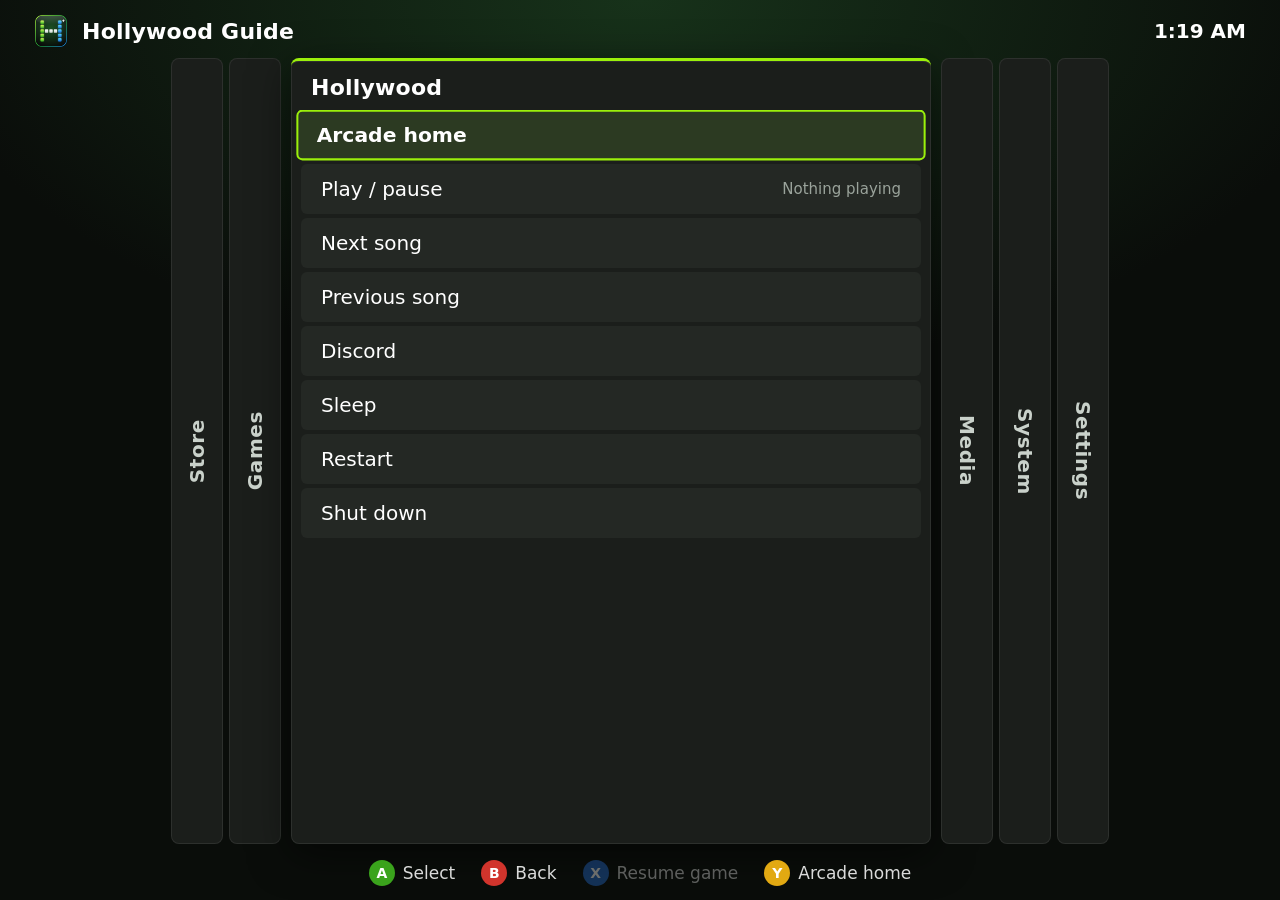
==== web/overlay.html @ 7c0f7a3d "Add Hollywood Arcade 2.1.0 source Full source (Go, embedded web UI), README, CONTRIBUTING, GPL-3.0 L" ====
<!DOCTYPE html>
<html lang="en">
<head>
<meta charset="utf-8">
<title>Hollywood Arcade Overlay</title>
<link rel="icon" href="data:,">
<meta name="viewport" content="width=device-width, initial-scale=1">
<style>
  :root { --acc: #9bf00b; --acc2: #2e7d14; --panel: #1b1e1b; --panel2: #242824; --line: rgba(255,255,255,.08); --dim: #9aa39b; }
  * { box-sizing: border-box; margin: 0; }
  html, body { height: 100%; }
  body { font-family: "Segoe UI", "Segoe UI Variable Display", Inter, system-ui, sans-serif; color: #fff; overflow: hidden; user-select: none;
    background: radial-gradient(80% 60% at 50% 0%, #17321a, #0a0d0a 70%); display: flex; flex-direction: column; }
  body.embed { background: rgba(6, 9, 6, .9); backdrop-filter: blur(12px); }
  .top { display: flex; align-items: center; padding: 14px 34px 6px; gap: 14px; }
  .top h1 { font-size: 22px; font-weight: 600; letter-spacing: .01em; flex: 1; }
  .top .clock { font-size: 20px; font-weight: 600; }
  .top img { width: 34px; height: 34px; border-radius: 9px; }
  .stage { flex: 1; display: flex; justify-content: center; align-items: stretch; padding: 4px 24px 8px; min-height: 0; gap: 10px; }
  .side { display: flex; gap: 6px; }
  .blade { width: 52px; display: flex; align-items: center; justify-content: center; cursor: pointer; border: 0; color: #c9d1ca; font: inherit; border-radius: 8px;
    background: var(--panel); box-shadow: inset 0 0 0 1px var(--line); transition: background .15s, color .15s, transform .15s; }
  .blade span { writing-mode: vertical-rl; font-size: 20px; font-weight: 600; letter-spacing: .03em; }
  .side.l .blade span { transform: rotate(180deg); }
  .blade:hover { background: var(--panel2); color: #fff; }
  .main { flex: 1; max-width: 640px; display: flex; flex-direction: column; background: var(--panel); border-radius: 8px; color: #fff; box-shadow: 0 10px 40px rgba(0,0,0,.55), inset 0 0 0 1px var(--line); min-width: 0; overflow: hidden; border-top: 3px solid var(--acc); }
  .who { padding: 14px 20px 10px; font-size: 22px; font-weight: 600; text-align: left; color: #fff; letter-spacing: .01em; }
  .rows { flex: 1; overflow-y: auto; scrollbar-width: none; padding: 0 10px 8px; }
  .rows::-webkit-scrollbar { display: none; }
  .row { display: flex; align-items: center; justify-content: space-between; gap: 14px; padding: 0 18px; height: 50px; margin-bottom: 4px; font-size: 20px; cursor: pointer; border-radius: 6px; background: var(--panel2); border: 2px solid transparent; transition: transform .12s; }
  .row.sel { background: #2c3a22; border-color: var(--acc); color: #fff; font-weight: 600; transform: scale(1.015); }
  .row small { font-size: 15px; color: var(--dim); font-weight: 400; max-width: 46%; white-space: nowrap; overflow: hidden; text-overflow: ellipsis; }
  .row.sel small { color: #d4efb0; }
  .row .bar { flex: 0 0 190px; height: 10px; border-radius: 5px; background: rgba(255,255,255,.14); position: relative; overflow: hidden; }
  .row .bar i { position: absolute; inset: 0 auto 0 0; background: var(--acc2); border-radius: 5px; }
  .row.sel .bar i { background: var(--acc); }
  .row.dim { opacity: .45; }
  .empty { padding: 26px; text-align: center; color: var(--dim); font-size: 18px; }
  .foot { display: flex; justify-content: center; gap: 26px; padding: 8px 20px 14px; font-size: 17px; color: rgba(255,255,255,.85); flex-wrap: wrap; }
  .foot span { display: inline-flex; align-items: center; gap: 8px; }
  .foot b { display: inline-grid; place-items: center; width: 26px; height: 26px; border-radius: 50%; font-size: 14px; color: #fff; }
  .foot .a { background: #3aa31c; } .foot .b { background: #d1342c; } .foot .x { background: #2468c7; } .foot .y { background: #e2a912; }
  .msg { position: absolute; left: 0; right: 0; bottom: 50px; text-align: center; font-size: 15px; color: #ffd6dc; min-height: 20px; }
  @keyframes pop { from { opacity: 0; transform: translateY(8px) scale(.985); } to { opacity: 1; transform: none; } }
  .main.anim { animation: pop .16s ease-out; }
  [hidden] { display: none !important; }
</style>
</head>
<body>
  <div class="top"><img src="logo.png" alt=""><h1>Hollywood Guide</h1><span class="clock" id="clock"></span></div>
  <div class="stage">
    <div class="side l" id="sl"></div>
    <div class="main" id="main"><div class="who" id="who"></div><div class="rows" id="rows"></div></div>
    <div class="side r" id="sr"></div>
  </div>
  <div class="msg" id="msg"></div>
  <div class="foot"><span><b class="a" id="ba">A</b> Select</span><span><b class="b" id="bb">B</b> Back</span><span><b class="x" id="bx">X</b> Resume game</span><span><b class="y" id="by">Y</b> Arcade home</span></div>
<script src="shared.js"></script>
<script>
(() => {
  const embed = new URLSearchParams(location.search).get('embed') === '1';
  if (embed) document.body.classList.add('embed');
  const $ = (s) => document.querySelector(s);
  const post = (path, body) => fetch(path, { method: 'POST', headers: { 'Content-Type': 'application/json' }, body: JSON.stringify(body || {}) }).then(r => r.json()).catch(() => ({}));
  const get = (path) => fetch(path).then(r => r.json()).catch(() => null);
  let lib = { items: [], settings: {} }, np = {}, running = { running: false }, mix = null, confirmKey = '';
  let bi = 2, ri = { 0: 0, 1: 0, 2: 0, 3: 0, 4: 0, 5: 0, p: 0 };
  let page = null, sys = null; // page: a nested list (Wi-Fi, power mode, profiles); B steps back out of it
  const rk = () => (page ? 'p' : bi);
  const rowsNow = () => (page ? page.rows : B[bi].rows);
  const sysDo = (o) => post('/api/system/do', o);
  const openPage = (title, rows) => { page = { title, rows }; ri.p = 0; SFX.play('select'); draw(true); };
  const popPage = () => { if (!page) return false; page = null; SFX.play('back'); draw(true); return true; };
  const loadSys = async () => { sys = await get('/api/system'); };
  let sony = false;

  const tellParent = (o) => { try { parent.postMessage(Object.assign({ ha: 'guide' }, o), location.origin); } catch { /* ignore */ } };
  const closeGuide = () => { if (embed) tellParent({ cmd: 'close' }); else post('/api/overlay', { action: 'close' }); };
  const go = (dest, front) => { if (embed) { tellParent({ cmd: 'nav', go: dest }); return; } post('/api/nav', { go: dest }); if (front !== false) post('/api/front'); closeGuide(); };
  const media = (action, n) => post('/api/media', { action, n: n || 1 });
  const flash = (t) => { $('#msg').textContent = t || ''; if (t) setTimeout(() => { if ($('#msg').textContent === t) $('#msg').textContent = ''; }, 2500); };
  const fav = () => lib.items.filter(i => i.category === 'game').sort((a, b) => (b.lastPlayed || 0) - (a.lastPlayed || 0)).slice(0, 7);

  function blades() {
    const nm = np && np.active && np.title ? np.title + (np.artist ? ' · ' + np.artist : '') : 'Nothing playing';
    const power = (key, label, action) => ({ label: confirmKey === key ? 'Press again to confirm' : label, act: () => { if (confirmKey === key) { post('/api/power', { action }); closeGuide(); } else { confirmKey = key; draw(); } } });
    const center = [];
    if (running.running) center.push({ label: 'Resume game', sub: running.name || '', act: async () => { await post('/api/resume'); closeGuide(); } });
    center.push({ label: 'Arcade home', act: () => go('home') });
    center.push({ label: 'Play / pause', sub: nm, act: () => media('playpause') });
    center.push({ label: 'Next song', act: () => media('next') });
    center.push({ label: 'Previous song', act: () => media('prev') });
    if (mix) {
      center.push({ label: 'Volume', slider: () => mix.master.vol, set: (v) => { mix.master.vol = v; post('/api/mixer/set', { group: 'master', vol: v }); } });
      if (mix.groups.music.n) center.push({ label: 'Music volume', slider: () => mix.groups.music.vol, set: (v) => { mix.groups.music.vol = v; post('/api/mixer/set', { group: 'music', vol: v }); } });
      if (mix.groups.games.n) center.push({ label: 'Game volume', slider: () => mix.groups.games.vol, set: (v) => { mix.groups.games.vol = v; post('/api/mixer/set', { group: 'games', vol: v }); } });
      if (mix.groups.chat.n) center.push({ label: 'Chat volume', slider: () => mix.groups.chat.vol, set: (v) => { mix.groups.chat.vol = v; post('/api/mixer/set', { group: 'chat', vol: v }); } });
    }
    center.push({ label: 'Discord', act: () => go('discord') });
    const profs = lib.profiles || [];
    if (profs.length > 1) center.push({ label: 'Switch profile', sub: (profs.find(p => p.id === lib.activeProfile) || {}).name || '', act: () => openPage('Who\u2019s playing', profs.map(p => ({ label: p.name, sub: p.id === lib.activeProfile ? 'Signed in' : '', act: () => go('profile:' + p.id) }))) });
    center.push(power('sleep', 'Sleep', 'sleep'), power('restart', 'Restart', 'restart'), power('shutdown', 'Shut down', 'shutdown'));
    const games = [{ label: 'All games', act: () => go('games') }];
    for (const g of fav()) games.push({ label: g.name, sub: g.source || '', act: () => go('launch:' + g.id, false) });
    const app = (id, label) => { const a = lib.items.find(i => i.id === id || (i.category === 'app' && i.name.toLowerCase() === label.toLowerCase())); return a ? { label, act: () => go('launch:' + a.id) } : null; };
    const S = sys || {};
    const sysRows = [
      { label: 'Wi-Fi', sub: S.current || 'Not connected', act: () => openPage('Wi-Fi', [
        ...(S.wifi || []).map(n => ({ label: n, sub: n === S.current ? 'Connected' : 'Saved', act: async () => { flash('Connecting to ' + n + '\u2026'); const r = await sysDo({ do: 'wifi', arg: n }); flash(r.ok ? 'Connecting\u2026' : (r.error || 'Could not connect')); setTimeout(async () => { await loadSys(); draw(); }, 3500); } })),
        { label: 'Add a network\u2026', act: () => { sysDo({ do: 'open', arg: 'ms-availablenetworks:' }); closeGuide(); } }]) },
      { label: 'Bluetooth and devices', act: () => { sysDo({ do: 'open', arg: 'ms-settings:bluetooth' }); closeGuide(); } },
      { label: 'Display', act: () => { sysDo({ do: 'open', arg: 'ms-settings:display' }); closeGuide(); } },
      { label: 'Sound', act: () => { sysDo({ do: 'open', arg: 'ms-settings:sound' }); closeGuide(); } },
      { label: 'Power mode', sub: ({ balanced: 'Balanced', saver: 'Power saver', high: 'High performance' })[S.plan] || '', act: () => openPage('Power mode', [['balanced', 'Balanced'], ['saver', 'Power saver'], ['high', 'High performance']].map(([k, n]) => ({ label: n, sub: S.plan === k ? 'Current' : '', act: async () => { const r = await sysDo({ do: 'plan', arg: k }); if (r.ok) { S.plan = k; flash(n + ' on'); popPage(); } else flash(r.error || 'Could not change'); } }))) },
      { label: 'Windows Update', act: () => { sysDo({ do: 'open', arg: 'ms-settings:windowsupdate' }); closeGuide(); } },
      { label: 'Screensaver', sub: 'Ambient mode', act: () => go('ambient') }
    ];
    if (typeof S.brightness === 'number' && S.brightness >= 0) sysRows.splice(3, 0, { label: 'Brightness', slider: () => S.brightness, set: (v) => { S.brightness = v; clearTimeout(window.__bt); window.__bt = setTimeout(() => sysDo({ do: 'brightness', value: v }), 250); } });
    return [
      { name: 'Store', who: 'Store', rows: [{ label: 'Open Store', act: () => go('store:top_sellers') }, { label: 'Retro classics', act: () => go('store:retro') }, { label: 'Emulators', act: () => go('store:emu') }, { label: 'Game Pass', act: () => go('store:gamepass') }, { label: 'Free to play', act: () => go('store:free') }] },
      { name: 'Games', who: 'Games', rows: games },
      { name: 'Hollywood', who: 'Hollywood', rows: center },
      { name: 'Media', who: 'Media', rows: [app('preset-jellyfin', 'Jellyfin'), app('preset-ersatztv', 'ErsatzTV'), { label: 'Music', act: () => go('music') }, { label: 'Play / pause', sub: nm, act: () => media('playpause') }, { label: 'Next song', act: () => media('next') }].filter(Boolean) },
      { name: 'System', who: 'System', rows: sysRows },
      { name: 'Settings', who: 'Settings', rows: [{ label: 'Settings', act: () => go('settings') }, { label: 'Patch notes', act: () => go('patchnotes') }, { label: 'Controller test', act: () => go('padtest') }, { label: 'Back up library', act: () => go('backup') }] }
    ];
  }

  let B = [];
  function draw(anim) {
    B = blades();
    const cur = B[bi], rows = rowsNow(), K = rk();
    ri[K] = Math.max(0, Math.min(ri[K], rows.length - 1));
    $('#sl').innerHTML = B.slice(0, bi).map((b, i) => `<button class="blade" data-b="${i}"><span>${b.name}</span></button>`).join('');
    $('#sr').innerHTML = B.slice(bi + 1).map((b, i) => `<button class="blade" data-b="${bi + 1 + i}"><span>${b.name}</span></button>`).join('');
    $('#who').textContent = page ? page.title : cur.who;
    $('#rows').innerHTML = rows.length ? rows.map((r, i) => `<div class="row${i === ri[K] ? ' sel' : ''}" data-i="${i}"><span>${esc(r.label)}</span>` +
      (r.slider ? `<span class="bar"><i style="width:${r.slider()}%"></i></span>` : (r.sub ? `<small>${esc(r.sub)}</small>` : '')) + '</div>').join('') : '<div class="empty">Nothing here yet.</div>';
    const sel = $('#rows .sel'); if (sel) sel.scrollIntoView({ block: 'nearest' });
    $('#bx').parentElement.style.opacity = running.running ? 1 : .4;
    if (anim) { const m = $('#main'); m.classList.remove('anim'); void m.offsetWidth; m.classList.add('anim'); }
  }
  const esc = (s) => String(s).replace(/[&<>"]/g, (c) => ({ '&': '&amp;', '<': '&lt;', '>': '&gt;', '"': '&quot;' }[c]));

  const moveRow = (d) => { const n = rowsNow().length; if (!n) return; ri[rk()] = (ri[rk()] + d + n) % n; confirmKey = ''; SFX.play('tick'); draw(); };
  const moveBlade = (d) => { const n = Math.max(0, Math.min(B.length - 1, bi + d)); if (n === bi) return; page = null; bi = n; if (B[bi].name === 'System') loadSys().then(() => draw()); confirmKey = ''; SFX.play('tick'); draw(true); };
  const press = () => { const r = rowsNow()[ri[rk()]]; if (!r || r.slider) return; SFX.play('select'); r.act && r.act(); };
  const adjust = (d) => { const r = rowsNow()[ri[rk()]]; if (r && r.slider) { r.set(Math.max(0, Math.min(100, r.slider() + d * 5))); SFX.play('tick'); draw(); } else moveBlade(d > 0 ? 1 : -1); };
  const resume = async () => { if (running.running) { SFX.play('select'); await post('/api/resume'); closeGuide(); } };

  document.addEventListener('click', (e) => {
    const bl = e.target.closest('.blade'); if (bl) { page = null; bi = +bl.dataset.b; if (B[bi].name === 'System') loadSys().then(() => draw()); SFX.play('tick'); draw(true); return; }
    const row = e.target.closest('.row'); if (row) { ri[rk()] = +row.dataset.i; draw(); press(); }
  });
  document.addEventListener('keydown', (e) => {
    if (e.key === 'ArrowDown') { moveRow(1); e.preventDefault(); } else if (e.key === 'ArrowUp') { moveRow(-1); e.preventDefault(); }
    else if (e.key === 'ArrowRight') adjust(1); else if (e.key === 'ArrowLeft') adjust(-1);
    else if (e.key === 'Enter') press(); else if (e.key === 'Escape') { if (!popPage()) { SFX.play('back'); closeGuide(); } }
    else if (e.key.toLowerCase() === 'x') resume(); else if (e.key.toLowerCase() === 'y') go('home');
  });

  // ---- controller
  function stdPad(p) {
    const o = { b: new Array(18).fill(false), ax: p.axes[0] || 0, ay: p.axes[1] || 0 };
    const pr = (i) => !!(p.buttons[i] && p.buttons[i].pressed);
    if (p.mapping === 'standard') { for (let i = 0; i < 18; i++) o.b[i] = pr(i); return o; }
    if (/054c|dualsense|dualshock|wireless controller|playstation/i.test(p.id)) {
      [[0, 1], [1, 2], [2, 0], [3, 3], [4, 4], [5, 5]].forEach(([s, r]) => { o.b[s] = pr(r); });
    } else { [[0, 0], [1, 1], [2, 2], [3, 3], [4, 4], [5, 5]].forEach(([s, r]) => { o.b[s] = pr(r); }); }
    const hat = p.axes[9];
    if (typeof hat === 'number' && hat <= 1.05 && p.axes.length > 9) {
      const k = Math.round((hat + 1) / (2 / 7));
      o.b[12] = [0, 1, 7].includes(k); o.b[15] = [1, 2, 3].includes(k); o.b[13] = [3, 4, 5].includes(k); o.b[14] = [5, 6, 7].includes(k);
    }
    return o;
  }
  let held = {}, dirNow = null, dirAt = 0, first = true;
  (function poll() {
    if (!document.hasFocus()) { held = {}; dirNow = null; first = true; requestAnimationFrame(poll); return; }
    const list = (navigator.getGamepads ? [...navigator.getGamepads()] : []).filter(x => x && x.connected);
    const m = { b: new Array(18).fill(false), ax: 0, ay: 0 };
    for (const p of list) { if (/054c|dualsense|dualshock|wireless controller|playstation/i.test(p.id)) sony = true; const s = stdPad(p); s.b.forEach((v, i) => { m.b[i] = m.b[i] || v; }); if (Math.hypot(s.ax, s.ay) > Math.hypot(m.ax, m.ay)) { m.ax = s.ax; m.ay = s.ay; } }
    if (first) { first = false; m.b.forEach((v, i) => { if (v) held[i] = 1; }); requestAnimationFrame(poll); return; }
    const stick = Math.hypot(m.ax, m.ay) > .5 ? (Math.abs(m.ax) > Math.abs(m.ay) ? (m.ax < 0 ? 'left' : 'right') : (m.ay < 0 ? 'up' : 'down')) : null;
    const d = m.b[14] ? 'left' : m.b[15] ? 'right' : m.b[12] ? 'up' : m.b[13] ? 'down' : stick, now = Date.now();
    const step = (dir) => { if (dir === 'up') moveRow(-1); else if (dir === 'down') moveRow(1); else adjust(dir === 'right' ? 1 : -1); };
    if (d && d !== dirNow) { step(d); dirAt = now + 360; } else if (d && now >= dirAt) { step(d); dirAt = now + 110; }
    dirNow = d;
    const once = (i, fn) => { if (m.b[i]) { if (!held[i]) { held[i] = 1; fn(); } } else held[i] = 0; };
    once(0, press); once(1, () => { if (!popPage()) { SFX.play('back'); closeGuide(); } }); once(2, resume); once(3, () => go('home'));
    once(4, () => moveBlade(-1)); once(5, () => moveBlade(1)); once(16, () => { SFX.play('back'); closeGuide(); });
    requestAnimationFrame(poll);
  })();

  // ---- labels follow the controller in use (PlayStation symbols or Xbox letters)
  function labels() {
    const ps = sony;
    $('#ba').textContent = ps ? '✕' : 'A'; $('#bb').textContent = ps ? '○' : 'B'; $('#bx').textContent = ps ? '□' : 'X'; $('#by').textContent = ps ? '△' : 'Y';
  }
  setInterval(labels, 1500);

  // ---- live data
  const clock = () => { $('#clock').textContent = new Date().toLocaleTimeString([], { hour: 'numeric', minute: '2-digit' }); };
  clock(); setInterval(clock, 15000);
  async function refresh() {
    const [l, n, r, x] = await Promise.all([get('/api/load'), get('/api/nowplaying'), get('/api/running'), get('/api/mixer')]);
    if (l) lib = { items: l.items || [], settings: l.settings || {}, profiles: l.profiles || [], activeProfile: l.activeProfile || '' };
    if (n) np = n; if (r) running = r; mix = x && x.ok ? x : null;
    SFX.config(lib.settings.sound);
    if (!document.activeElement || document.activeElement === document.body || true) draw();
  }
  refresh().then(() => SFX.play('open'));
  setInterval(() => { if (document.hasFocus()) refresh(); }, 3000);
  // when the hidden panel is shown again, refresh at once and play the opening sound
  document.addEventListener('visibilitychange', () => { if (document.visibilityState === 'visible') { bi = 2; page = null; refresh().then(() => SFX.play('open')); } });
  window.addEventListener('focus', () => { refresh(); });
  let dead = 0;
  setInterval(() => fetch('/api/ping').then(() => { dead = 0; }).catch(() => { if (!embed && ++dead >= 4) window.close(); }), 5000);
})();
</script>
</body>
</html>
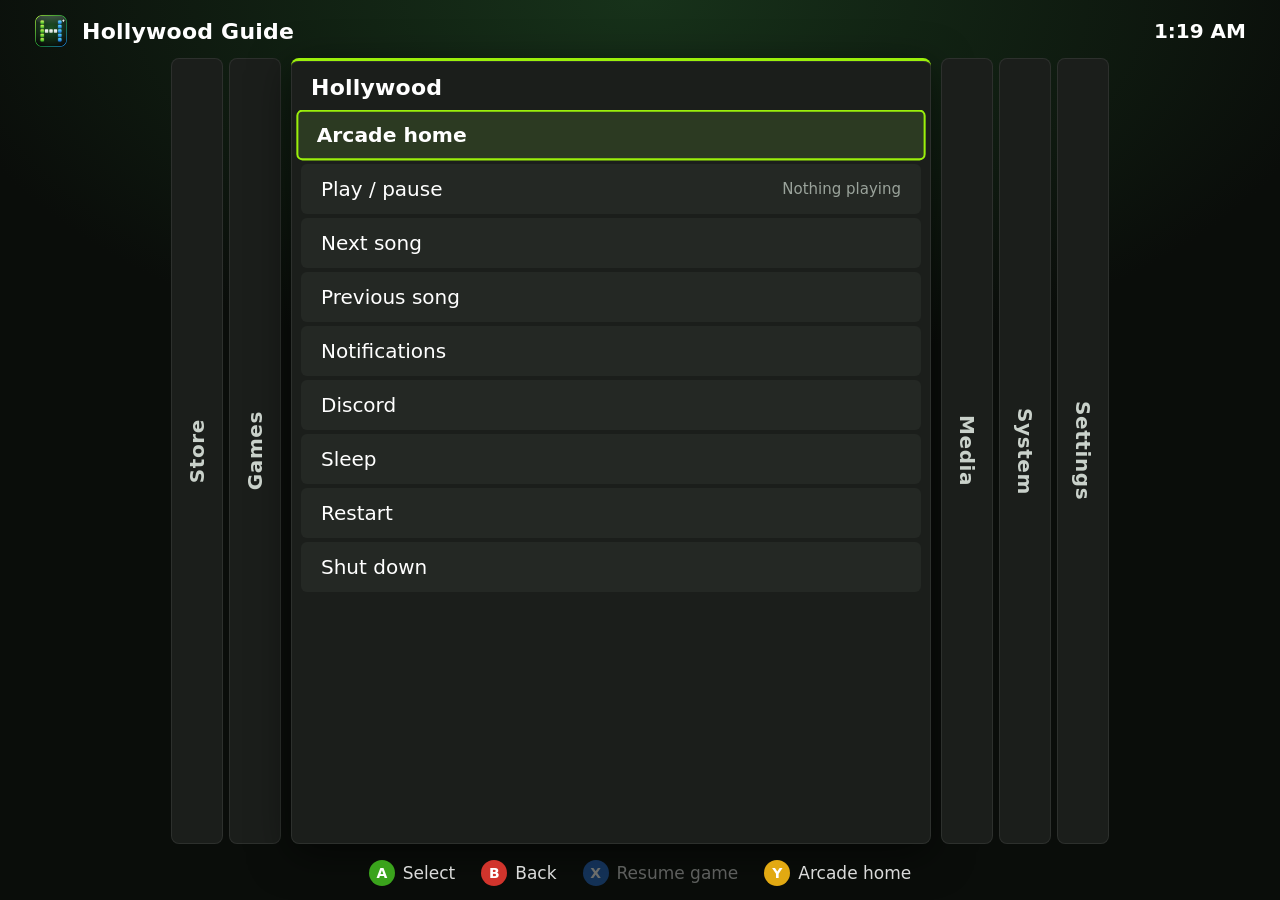
==== commit 4fe5015d: "Hollywood Arcade 2.2.0: updater, notifications, live achievement pop-ups - In-app updates from GitHu" ====
--- a/web/overlay.html
+++ b/web/overlay.html
@@ -86,6 +86,7 @@
     const power = (key, label, action) => ({ label: confirmKey === key ? 'Press again to confirm' : label, act: () => { if (confirmKey === key) { post('/api/power', { action }); closeGuide(); } else { confirmKey = key; draw(); } } });
     const center = [];
     if (running.running) center.push({ label: 'Resume game', sub: running.name || '', act: async () => { await post('/api/resume'); closeGuide(); } });
+    if (running.running) center.push(power('closegame', 'Close game (if it froze)', 'closegame'));
     center.push({ label: 'Arcade home', act: () => go('home') });
     center.push({ label: 'Play / pause', sub: nm, act: () => media('playpause') });
     center.push({ label: 'Next song', act: () => media('next') });
@@ -96,6 +97,8 @@
       if (mix.groups.games.n) center.push({ label: 'Game volume', slider: () => mix.groups.games.vol, set: (v) => { mix.groups.games.vol = v; post('/api/mixer/set', { group: 'games', vol: v }); } });
       if (mix.groups.chat.n) center.push({ label: 'Chat volume', slider: () => mix.groups.chat.vol, set: (v) => { mix.groups.chat.vol = v; post('/api/mixer/set', { group: 'chat', vol: v }); } });
     }
+    const unreadN = (lib.notes || []).filter(n => !n.read).length;
+    center.push({ label: 'Notifications', sub: unreadN ? unreadN + ' new' : '', act: () => go('notes') });
     center.push({ label: 'Discord', act: () => go('discord') });
     const profs = lib.profiles || [];
     if (profs.length > 1) center.push({ label: 'Switch profile', sub: (profs.find(p => p.id === lib.activeProfile) || {}).name || '', act: () => openPage('Who\u2019s playing', profs.map(p => ({ label: p.name, sub: p.id === lib.activeProfile ? 'Signed in' : '', act: () => go('profile:' + p.id) }))) });
@@ -112,6 +115,8 @@
       { label: 'Display', act: () => { sysDo({ do: 'open', arg: 'ms-settings:display' }); closeGuide(); } },
       { label: 'Sound', act: () => { sysDo({ do: 'open', arg: 'ms-settings:sound' }); closeGuide(); } },
       { label: 'Power mode', sub: ({ balanced: 'Balanced', saver: 'Power saver', high: 'High performance' })[S.plan] || '', act: () => openPage('Power mode', [['balanced', 'Balanced'], ['saver', 'Power saver'], ['high', 'High performance']].map(([k, n]) => ({ label: n, sub: S.plan === k ? 'Current' : '', act: async () => { const r = await sysDo({ do: 'plan', arg: k }); if (r.ok) { S.plan = k; flash(n + ' on'); popPage(); } else flash(r.error || 'Could not change'); } }))) },
+      { label: 'File Explorer', act: () => { post('/api/power', { action: 'explorer' }); closeGuide(); } },
+      { label: 'Task Manager', act: () => { post('/api/power', { action: 'taskmgr' }); closeGuide(); } },
       { label: 'Windows Update', act: () => { sysDo({ do: 'open', arg: 'ms-settings:windowsupdate' }); closeGuide(); } },
       { label: 'Screensaver', sub: 'Ambient mode', act: () => go('ambient') }
     ];
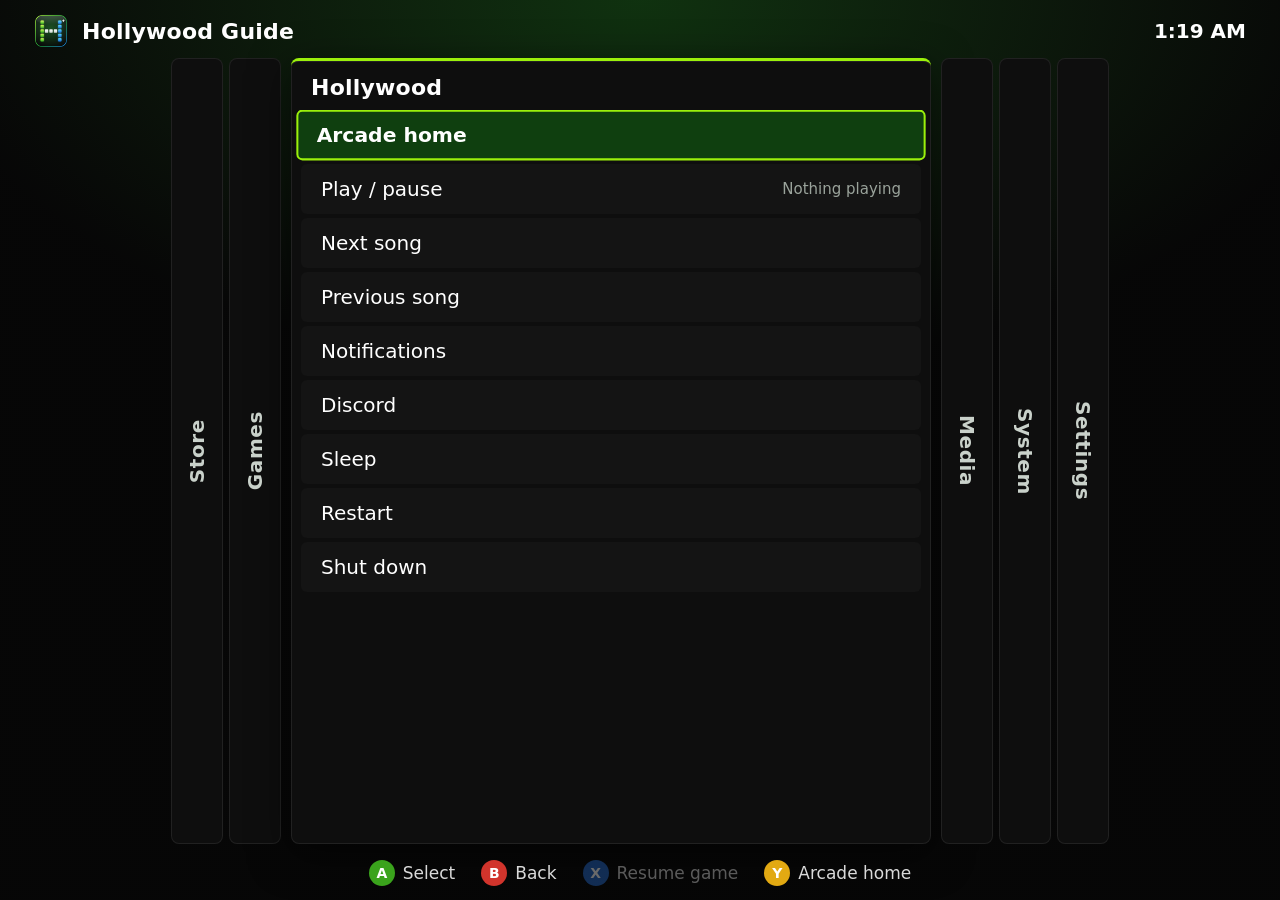
==== commit f71b14ca: "3.2.0-test19: pick avatar or profile picture for corner badges, Change look picker, each look keeps " ====
--- a/web/overlay.html
+++ b/web/overlay.html
@@ -6,12 +6,12 @@
 <link rel="icon" href="data:,">
 <meta name="viewport" content="width=device-width, initial-scale=1">
 <style>
-  :root { --acc: #9bf00b; --acc2: #2e7d14; --panel: #1b1e1b; --panel2: #242824; --line: rgba(255,255,255,.08); --dim: #9aa39b; }
+  :root { --acc: #9bf00b; --acc2: #2e7d14; --bgc: #0f0f0f; --panel: color-mix(in srgb, var(--bgc) 35%, #0d0d0d); --panel2: color-mix(in srgb, var(--bgc) 45%, #181818); --line: rgba(255,255,255,.08); --dim: #9aa39b; }
   * { box-sizing: border-box; margin: 0; }
   html, body { height: 100%; }
   body { font-family: "Segoe UI", "Segoe UI Variable Display", Inter, system-ui, sans-serif; color: #fff; overflow: hidden; user-select: none;
-    background: radial-gradient(80% 60% at 50% 0%, #17321a, #0a0d0a 70%); display: flex; flex-direction: column; }
-  body.embed { background: rgba(6, 9, 6, .9); backdrop-filter: blur(12px); }
+    background: radial-gradient(80% 60% at 50% 0%, color-mix(in srgb, var(--acc2) 32%, var(--bgc)), color-mix(in srgb, var(--bgc) 45%, #000) 70%); display: flex; flex-direction: column; }
+  body.embed { background: color-mix(in srgb, color-mix(in srgb, var(--bgc) 40%, #000) 90%, transparent); backdrop-filter: blur(12px); }
   .top { display: flex; align-items: center; padding: 14px 34px 6px; gap: 14px; }
   .top h1 { font-size: 22px; font-weight: 600; letter-spacing: .01em; flex: 1; }
   .top .clock { font-size: 20px; font-weight: 600; }
@@ -28,9 +28,9 @@
   .rows { flex: 1; overflow-y: auto; scrollbar-width: none; padding: 0 10px 8px; }
   .rows::-webkit-scrollbar { display: none; }
   .row { display: flex; align-items: center; justify-content: space-between; gap: 14px; padding: 0 18px; height: 50px; margin-bottom: 4px; font-size: 20px; cursor: pointer; border-radius: 6px; background: var(--panel2); border: 2px solid transparent; transition: transform .12s; }
-  .row.sel { background: #2c3a22; border-color: var(--acc); color: #fff; font-weight: 600; transform: scale(1.015); }
+  .row.sel { background: color-mix(in srgb, var(--acc2) 45%, var(--panel)); border-color: var(--acc); color: #fff; font-weight: 600; transform: scale(1.015); }
   .row small { font-size: 15px; color: var(--dim); font-weight: 400; max-width: 46%; white-space: nowrap; overflow: hidden; text-overflow: ellipsis; }
-  .row.sel small { color: #d4efb0; }
+  .row.sel small { color: color-mix(in srgb, var(--acc) 40%, #fff); }
   .row .bar { flex: 0 0 190px; height: 10px; border-radius: 5px; background: rgba(255,255,255,.14); position: relative; overflow: hidden; }
   .row .bar i { position: absolute; inset: 0 auto 0 0; background: var(--acc2); border-radius: 5px; }
   .row.sel .bar i { background: var(--acc); }
@@ -75,7 +75,7 @@
   let sony = false;
 
   const tellParent = (o) => { try { parent.postMessage(Object.assign({ ha: 'guide' }, o), location.origin); } catch { /* ignore */ } };
-  const closeGuide = () => { if (embed) tellParent({ cmd: 'close' }); else post('/api/overlay', { action: 'close' }); };
+  const closeGuide = (back) => { if (embed) tellParent({ cmd: 'close' }); else post('/api/overlay', { action: back === true ? 'back' : 'close' }); };
   const go = (dest, front) => { if (embed) { tellParent({ cmd: 'nav', go: dest }); return; } post('/api/nav', { go: dest }); if (front !== false) post('/api/front'); closeGuide(); };
   const media = (action, n) => post('/api/media', { action, n: n || 1 });
   const flash = (t) => { $('#msg').textContent = t || ''; if (t) setTimeout(() => { if ($('#msg').textContent === t) $('#msg').textContent = ''; }, 2500); };
@@ -85,7 +85,7 @@
     const nm = np && np.active && np.title ? np.title + (np.artist ? ' · ' + np.artist : '') : 'Nothing playing';
     const power = (key, label, action) => ({ label: confirmKey === key ? 'Press again to confirm' : label, act: () => { if (confirmKey === key) { post('/api/power', { action }); closeGuide(); } else { confirmKey = key; draw(); } } });
     const center = [];
-    if (running.running) center.push({ label: 'Resume game', sub: running.name || '', act: async () => { await post('/api/resume'); closeGuide(); } });
+    if (running.running) center.push({ label: 'Back to game', sub: running.kicked ? 'Tip: set ' + (running.name || 'the game') + ' to Borderless so it stays on screen behind the Guide' : (running.name || ''), act: async () => { await post('/api/resume'); closeGuide(); } });
     if (running.running) center.push(power('closegame', 'Close game (if it froze)', 'closegame'));
     center.push({ label: 'Arcade home', act: () => go('home') });
     center.push({ label: 'Play / pause', sub: nm, act: () => media('playpause') });
@@ -99,6 +99,7 @@
     }
     const unreadN = (lib.notes || []).filter(n => !n.read).length;
     center.push({ label: 'Notifications', sub: unreadN ? unreadN + ' new' : '', act: () => go('notes') });
+    if ((lib.settings || {}).discordVoice) center.push({ label: 'Join voice chat', act: async () => { await post('/api/discord/voice'); closeGuide(); } });
     center.push({ label: 'Discord', act: () => go('discord') });
     const profs = lib.profiles || [];
     if (profs.length > 1) center.push({ label: 'Switch profile', sub: (profs.find(p => p.id === lib.activeProfile) || {}).name || '', act: () => openPage('Who\u2019s playing', profs.map(p => ({ label: p.name, sub: p.id === lib.activeProfile ? 'Signed in' : '', act: () => go('profile:' + p.id) }))) });
@@ -160,7 +161,7 @@
   document.addEventListener('keydown', (e) => {
     if (e.key === 'ArrowDown') { moveRow(1); e.preventDefault(); } else if (e.key === 'ArrowUp') { moveRow(-1); e.preventDefault(); }
     else if (e.key === 'ArrowRight') adjust(1); else if (e.key === 'ArrowLeft') adjust(-1);
-    else if (e.key === 'Enter') press(); else if (e.key === 'Escape') { if (!popPage()) { SFX.play('back'); closeGuide(); } }
+    else if (e.key === 'Enter') press(); else if (e.key === 'Escape') { if (!popPage()) { SFX.play('back'); closeGuide(true); } }
     else if (e.key.toLowerCase() === 'x') resume(); else if (e.key.toLowerCase() === 'y') go('home');
   });
 
@@ -192,8 +193,8 @@
     if (d && d !== dirNow) { step(d); dirAt = now + 360; } else if (d && now >= dirAt) { step(d); dirAt = now + 110; }
     dirNow = d;
     const once = (i, fn) => { if (m.b[i]) { if (!held[i]) { held[i] = 1; fn(); } } else held[i] = 0; };
-    once(0, press); once(1, () => { if (!popPage()) { SFX.play('back'); closeGuide(); } }); once(2, resume); once(3, () => go('home'));
-    once(4, () => moveBlade(-1)); once(5, () => moveBlade(1)); once(16, () => { SFX.play('back'); closeGuide(); });
+    once(0, press); once(1, () => { if (!popPage()) { SFX.play('back'); closeGuide(true); } }); once(2, resume); once(3, () => go('home'));
+    once(4, () => moveBlade(-1)); once(5, () => moveBlade(1)); once(16, () => { SFX.play('back'); closeGuide(true); });
     requestAnimationFrame(poll);
   })();
 
@@ -207,18 +208,26 @@
   // ---- live data
   const clock = () => { $('#clock').textContent = new Date().toLocaleTimeString([], { hour: 'numeric', minute: '2-digit' }); };
   clock(); setInterval(clock, 15000);
+  const guideTheme = () => {
+    const t = (lib.settings || {}).theme || {}; let ac = t.ac;
+    if (!ac && t.acHex) ac = [t.acHex, 'color-mix(in srgb, ' + t.acHex + ' 80%, #fff)', 'color-mix(in srgb, ' + t.acHex + ' 35%, #fff)'];
+    if (!ac) ac = ['#107c10', '#159c15', '#9bf00b'];
+    const r = document.documentElement.style; r.setProperty('--acc', ac[2]); r.setProperty('--acc2', ac[0]); r.setProperty('--bgc', t.bg || '#0f0f0f');
+  };
   async function refresh() {
     const [l, n, r, x] = await Promise.all([get('/api/load'), get('/api/nowplaying'), get('/api/running'), get('/api/mixer')]);
     if (l) lib = { items: l.items || [], settings: l.settings || {}, profiles: l.profiles || [], activeProfile: l.activeProfile || '' };
     if (n) np = n; if (r) running = r; mix = x && x.ok ? x : null;
-    SFX.config(lib.settings.sound);
+    guideTheme(); SFX.config(lib.settings.sound);
     if (!document.activeElement || document.activeElement === document.body || true) draw();
   }
   refresh().then(() => SFX.play('open'));
-  setInterval(() => { if (document.hasFocus()) refresh(); }, 3000);
+  let lastSeen = Date.now();
+  setInterval(() => { if (document.hasFocus()) { lastSeen = Date.now(); refresh(); } }, 3000);
   // when the hidden panel is shown again, refresh at once and play the opening sound
-  document.addEventListener('visibilitychange', () => { if (document.visibilityState === 'visible') { bi = 2; page = null; refresh().then(() => SFX.play('open')); } });
-  window.addEventListener('focus', () => { refresh(); });
+  const wake = () => { if (Date.now() - lastSeen > 10 * 60 * 1000) { location.reload(); return true; } lastSeen = Date.now(); return false; };  // a Guide left alone for a while starts fresh
+  document.addEventListener('visibilitychange', () => { if (document.visibilityState === 'visible') { if (wake()) return; bi = 2; page = null; refresh().then(() => SFX.play('open')); } else lastSeen = Date.now(); });
+  window.addEventListener('focus', () => { if (wake()) return; refresh(); });
   let dead = 0;
   setInterval(() => fetch('/api/ping').then(() => { dead = 0; }).catch(() => { if (!embed && ++dead >= 4) window.close(); }), 5000);
 })();
